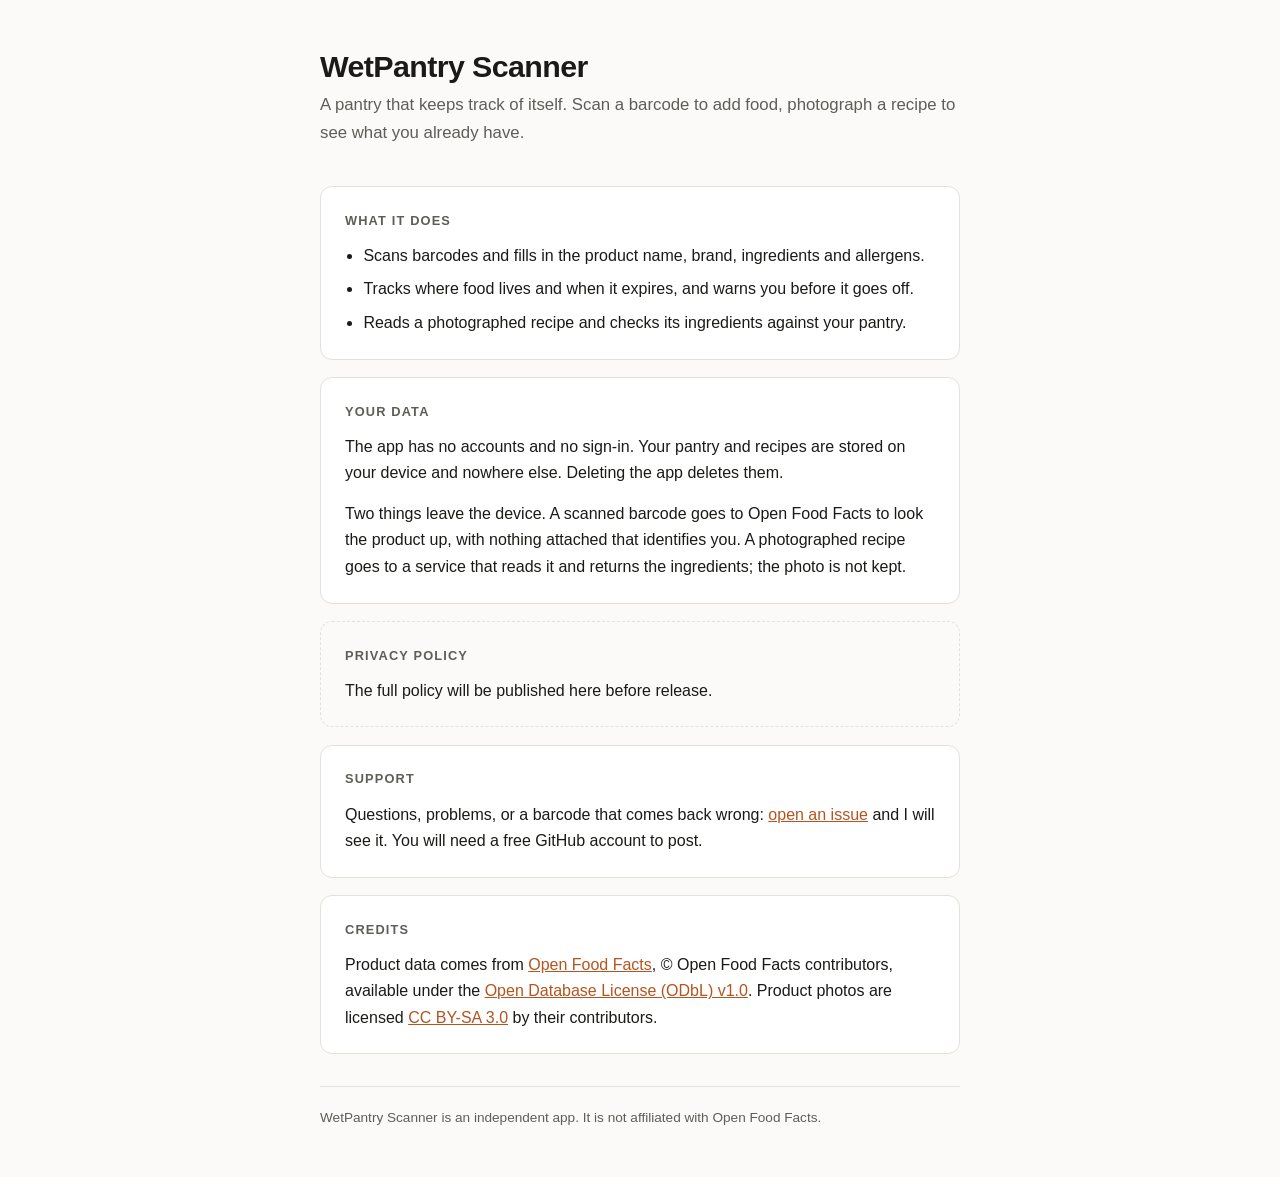
==== index.html @ 7910e837 "Add the support and credits page Stands in for three things the release needs: the Open Food Facts c" ====
<!doctype html>
<html lang="en">
<head>
<meta charset="utf-8">
<meta name="viewport" content="width=device-width, initial-scale=1">
<title>WetPantry Scanner</title>
<style>
  :root {
    --bg: #fbfaf8;
    --card: #ffffff;
    --ink: #1a1a17;
    --muted: #5f5d57;
    --rule: #e4e1da;
    --accent: #b4541f;
  }
  @media (prefers-color-scheme: dark) {
    :root {
      --bg: #16150f;
      --card: #201e18;
      --ink: #f2efe8;
      --muted: #a8a49a;
      --rule: #34312a;
      --accent: #e8874a;
    }
  }
  * { box-sizing: border-box; }
  body {
    margin: 0;
    background: var(--bg);
    color: var(--ink);
    font: 16px/1.65 -apple-system, BlinkMacSystemFont, "Segoe UI", Roboto, Helvetica, Arial, sans-serif;
    padding-block: 3rem;
    padding-inline: 20px;
  }
  main { max-width: 40rem; margin: 0 auto; }
  header { margin-bottom: 2.5rem; }
  h1 { font-size: 1.9rem; line-height: 1.2; margin: 0 0 .4rem; letter-spacing: -.02em; }
  .tagline { color: var(--muted); margin: 0; font-size: 1.05rem; }
  h2 {
    font-size: .8rem; text-transform: uppercase; letter-spacing: .09em;
    color: var(--muted); margin: 0 0 .75rem; font-weight: 600;
  }
  section {
    background: var(--card);
    border: 1px solid var(--rule);
    border-radius: 12px;
    padding: 1.4rem 1.5rem;
    margin-bottom: 1.1rem;
  }
  p { margin: 0 0 .9rem; }
  p:last-child { margin-bottom: 0; }
  a { color: var(--accent); }
  ul { margin: 0; padding-left: 1.15rem; }
  li { margin-bottom: .45rem; }
  li:last-child { margin-bottom: 0; }
  .pending {
    border-style: dashed;
    background: transparent;
  }
  footer {
    color: var(--muted); font-size: .85rem;
    margin-top: 2rem; padding-top: 1.2rem;
    border-top: 1px solid var(--rule);
  }
</style>
</head>
<body>
<main>
  <header>
    <h1>WetPantry Scanner</h1>
    <p class="tagline">A pantry that keeps track of itself. Scan a barcode to add food, photograph a recipe to see what you already have.</p>
  </header>

  <section>
    <h2>What it does</h2>
    <ul>
      <li>Scans barcodes and fills in the product name, brand, ingredients and allergens.</li>
      <li>Tracks where food lives and when it expires, and warns you before it goes off.</li>
      <li>Reads a photographed recipe and checks its ingredients against your pantry.</li>
    </ul>
  </section>

  <section>
    <h2>Your data</h2>
    <p>The app has no accounts and no sign-in. Your pantry and recipes are stored on your device and nowhere else. Deleting the app deletes them.</p>
    <p>Two things leave the device. A scanned barcode goes to Open Food Facts to look the product up, with nothing attached that identifies you. A photographed recipe goes to a service that reads it and returns the ingredients; the photo is not kept.</p>
  </section>

  <section class="pending">
    <h2>Privacy policy</h2>
    <p>The full policy will be published here before release.</p>
  </section>

  <section>
    <h2>Support</h2>
    <p>Questions, problems, or a barcode that comes back wrong: <a href="https://github.com/wethcr/WetPantry/issues">open an issue</a> and I will see it. You will need a free GitHub account to post.</p>
  </section>

  <section>
    <h2>Credits</h2>
    <p>Product data comes from <a href="https://world.openfoodfacts.org">Open Food Facts</a>, © Open Food Facts contributors, available under the <a href="https://opendatacommons.org/licenses/odbl/1-0/">Open Database License (ODbL) v1.0</a>. Product photos are licensed <a href="https://creativecommons.org/licenses/by-sa/3.0/">CC BY-SA 3.0</a> by their contributors.</p>
  </section>

  <footer>
    WetPantry Scanner is an independent app. It is not affiliated with Open Food Facts.
  </footer>
</main>
</body>
</html>
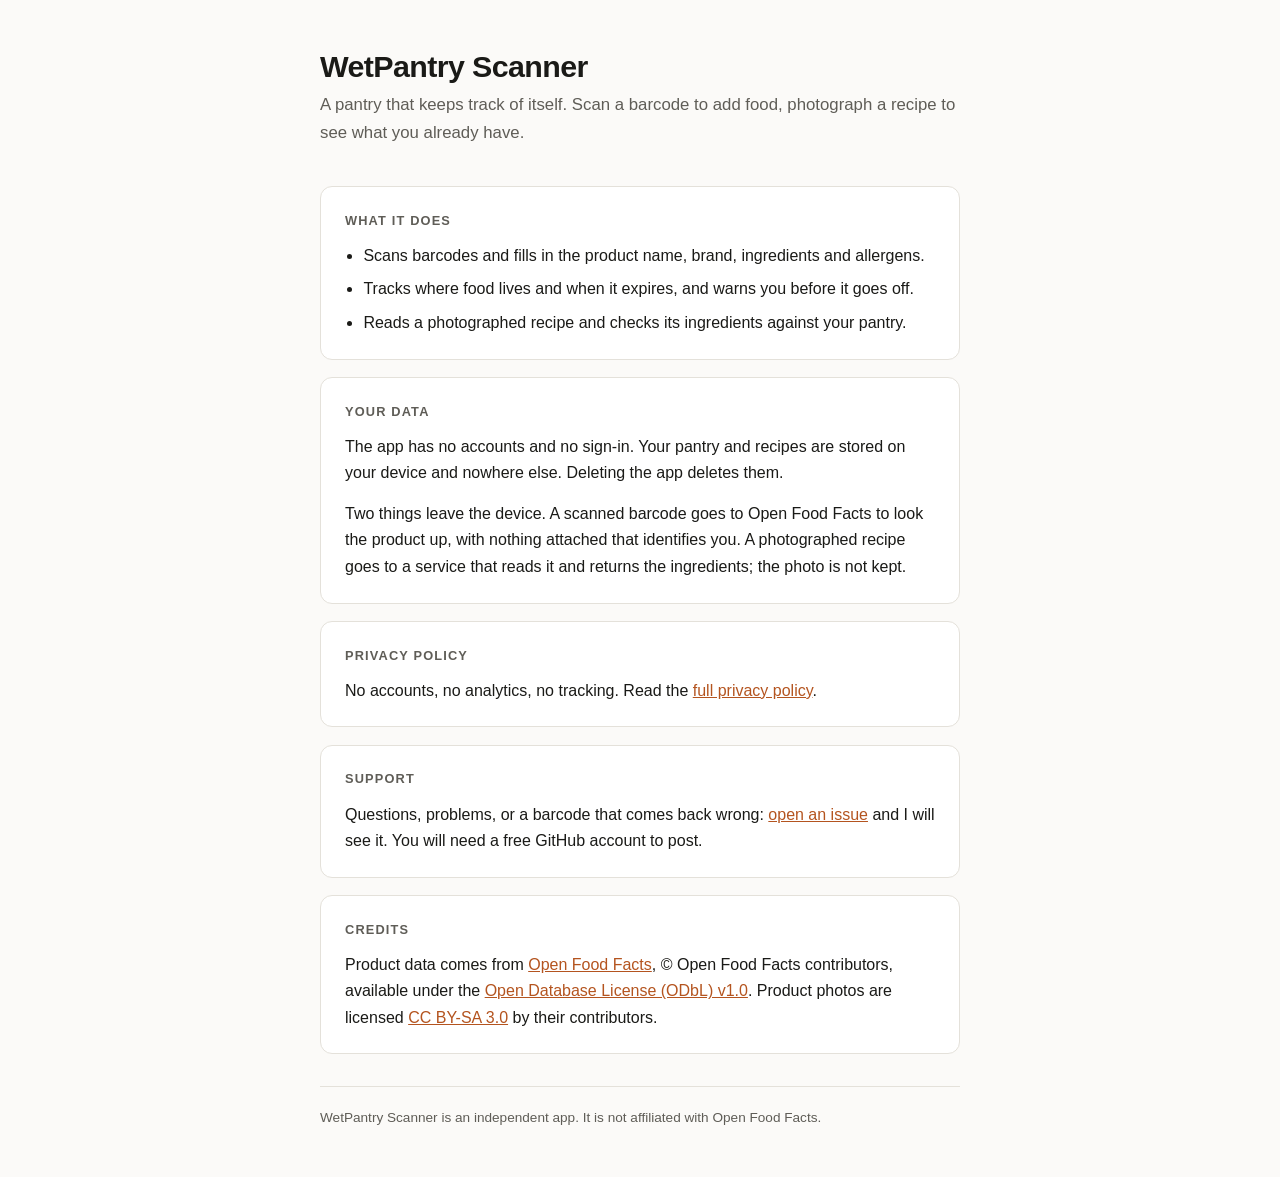
==== commit a0a129f4: "Add the privacy policy Checked against what the app actually does rather than written from a templat" ====
--- a/index.html
+++ b/index.html
@@ -86,9 +86,9 @@
     <p>Two things leave the device. A scanned barcode goes to Open Food Facts to look the product up, with nothing attached that identifies you. A photographed recipe goes to a service that reads it and returns the ingredients; the photo is not kept.</p>
   </section>
 
-  <section class="pending">
+  <section>
     <h2>Privacy policy</h2>
-    <p>The full policy will be published here before release.</p>
+    <p>No accounts, no analytics, no tracking. Read the <a href="privacy.html">full privacy policy</a>.</p>
   </section>
 
   <section>
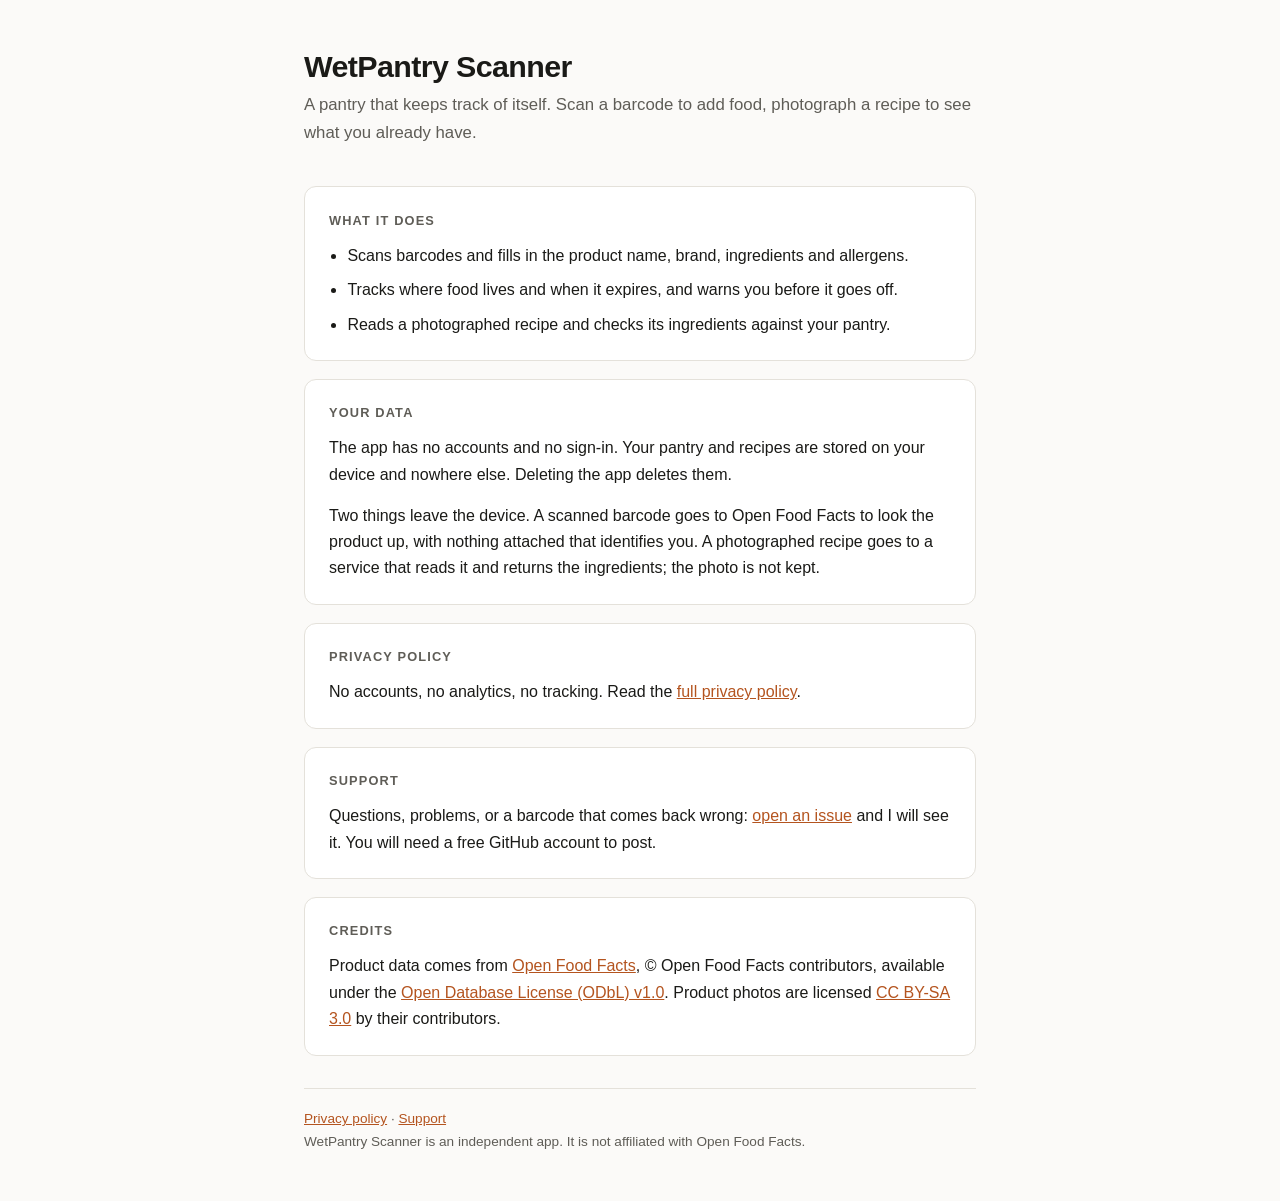
==== commit fb8711d1: "Share one stylesheet between the pages The two pages each carried their own copy of the same CSS, an" ====
--- a/index.html
+++ b/index.html
@@ -4,65 +4,7 @@
 <meta charset="utf-8">
 <meta name="viewport" content="width=device-width, initial-scale=1">
 <title>WetPantry Scanner</title>
-<style>
-  :root {
-    --bg: #fbfaf8;
-    --card: #ffffff;
-    --ink: #1a1a17;
-    --muted: #5f5d57;
-    --rule: #e4e1da;
-    --accent: #b4541f;
-  }
-  @media (prefers-color-scheme: dark) {
-    :root {
-      --bg: #16150f;
-      --card: #201e18;
-      --ink: #f2efe8;
-      --muted: #a8a49a;
-      --rule: #34312a;
-      --accent: #e8874a;
-    }
-  }
-  * { box-sizing: border-box; }
-  body {
-    margin: 0;
-    background: var(--bg);
-    color: var(--ink);
-    font: 16px/1.65 -apple-system, BlinkMacSystemFont, "Segoe UI", Roboto, Helvetica, Arial, sans-serif;
-    padding-block: 3rem;
-    padding-inline: 20px;
-  }
-  main { max-width: 40rem; margin: 0 auto; }
-  header { margin-bottom: 2.5rem; }
-  h1 { font-size: 1.9rem; line-height: 1.2; margin: 0 0 .4rem; letter-spacing: -.02em; }
-  .tagline { color: var(--muted); margin: 0; font-size: 1.05rem; }
-  h2 {
-    font-size: .8rem; text-transform: uppercase; letter-spacing: .09em;
-    color: var(--muted); margin: 0 0 .75rem; font-weight: 600;
-  }
-  section {
-    background: var(--card);
-    border: 1px solid var(--rule);
-    border-radius: 12px;
-    padding: 1.4rem 1.5rem;
-    margin-bottom: 1.1rem;
-  }
-  p { margin: 0 0 .9rem; }
-  p:last-child { margin-bottom: 0; }
-  a { color: var(--accent); }
-  ul { margin: 0; padding-left: 1.15rem; }
-  li { margin-bottom: .45rem; }
-  li:last-child { margin-bottom: 0; }
-  .pending {
-    border-style: dashed;
-    background: transparent;
-  }
-  footer {
-    color: var(--muted); font-size: .85rem;
-    margin-top: 2rem; padding-top: 1.2rem;
-    border-top: 1px solid var(--rule);
-  }
-</style>
+<link rel="stylesheet" href="style.css">
 </head>
 <body>
 <main>
@@ -102,6 +44,7 @@
   </section>
 
   <footer>
+    <a href="privacy.html">Privacy policy</a> · <a href="https://github.com/wethcr/WetPantry/issues">Support</a><br>
     WetPantry Scanner is an independent app. It is not affiliated with Open Food Facts.
   </footer>
 </main>
--- a/style.css
+++ b/style.css
@@ -0,0 +1,101 @@
+/* Shared by every page. Kept in one file so the two pages cannot drift apart,
+   which they already had: different column widths and list spacing. */
+
+:root {
+  --bg: #fbfaf8;
+  --card: #ffffff;
+  --ink: #1a1a17;
+  --muted: #5f5d57;
+  --rule: #e4e1da;
+  --accent: #b4541f;
+}
+
+@media (prefers-color-scheme: dark) {
+  :root {
+    --bg: #16150f;
+    --card: #201e18;
+    --ink: #f2efe8;
+    --muted: #a8a49a;
+    --rule: #34312a;
+    --accent: #e8874a;
+  }
+}
+
+* { box-sizing: border-box; }
+
+body {
+  margin: 0;
+  background: var(--bg);
+  color: var(--ink);
+  font: 16px/1.65 -apple-system, BlinkMacSystemFont, "Segoe UI", Roboto, Helvetica, Arial, sans-serif;
+  padding-block: 3rem;
+  padding-inline: 20px;
+}
+
+main { max-width: 42rem; margin: 0 auto; }
+
+header { margin-bottom: 2.5rem; }
+
+h1 {
+  font-size: 1.9rem;
+  line-height: 1.2;
+  margin: 0 0 .4rem;
+  letter-spacing: -.02em;
+}
+
+/* The line under the title: a description on the home page, a date on the
+   policy. Same slot, same treatment. */
+.tagline, .updated { color: var(--muted); margin: 0; }
+.tagline { font-size: 1.05rem; }
+.updated { font-size: .9rem; }
+
+h2 {
+  font-size: .8rem;
+  text-transform: uppercase;
+  letter-spacing: .09em;
+  color: var(--muted);
+  margin: 0 0 .75rem;
+  font-weight: 600;
+}
+
+section {
+  background: var(--card);
+  border: 1px solid var(--rule);
+  border-radius: 12px;
+  padding: 1.4rem 1.5rem;
+  margin-bottom: 1.1rem;
+}
+
+/* An opening summary, set apart from the sections it summarises. */
+.lede { background: transparent; border-style: dashed; }
+
+p { margin: 0 0 .9rem; }
+p:last-child { margin-bottom: 0; }
+
+a { color: var(--accent); }
+
+ul { margin: 0 0 .9rem; padding-left: 1.15rem; }
+ul:last-child { margin-bottom: 0; }
+li { margin-bottom: .5rem; }
+li:last-child { margin-bottom: 0; }
+
+table { border-collapse: collapse; width: 100%; font-size: .93rem; }
+th, td {
+  text-align: left;
+  padding: .5rem .6rem;
+  border-bottom: 1px solid var(--rule);
+  vertical-align: top;
+}
+th { color: var(--muted); font-weight: 600; }
+tr:last-child td { border-bottom: none; }
+
+/* Tables are the one thing allowed to scroll sideways on a narrow phone. */
+.scroll { overflow-x: auto; }
+
+footer {
+  color: var(--muted);
+  font-size: .85rem;
+  margin-top: 2rem;
+  padding-top: 1.2rem;
+  border-top: 1px solid var(--rule);
+}
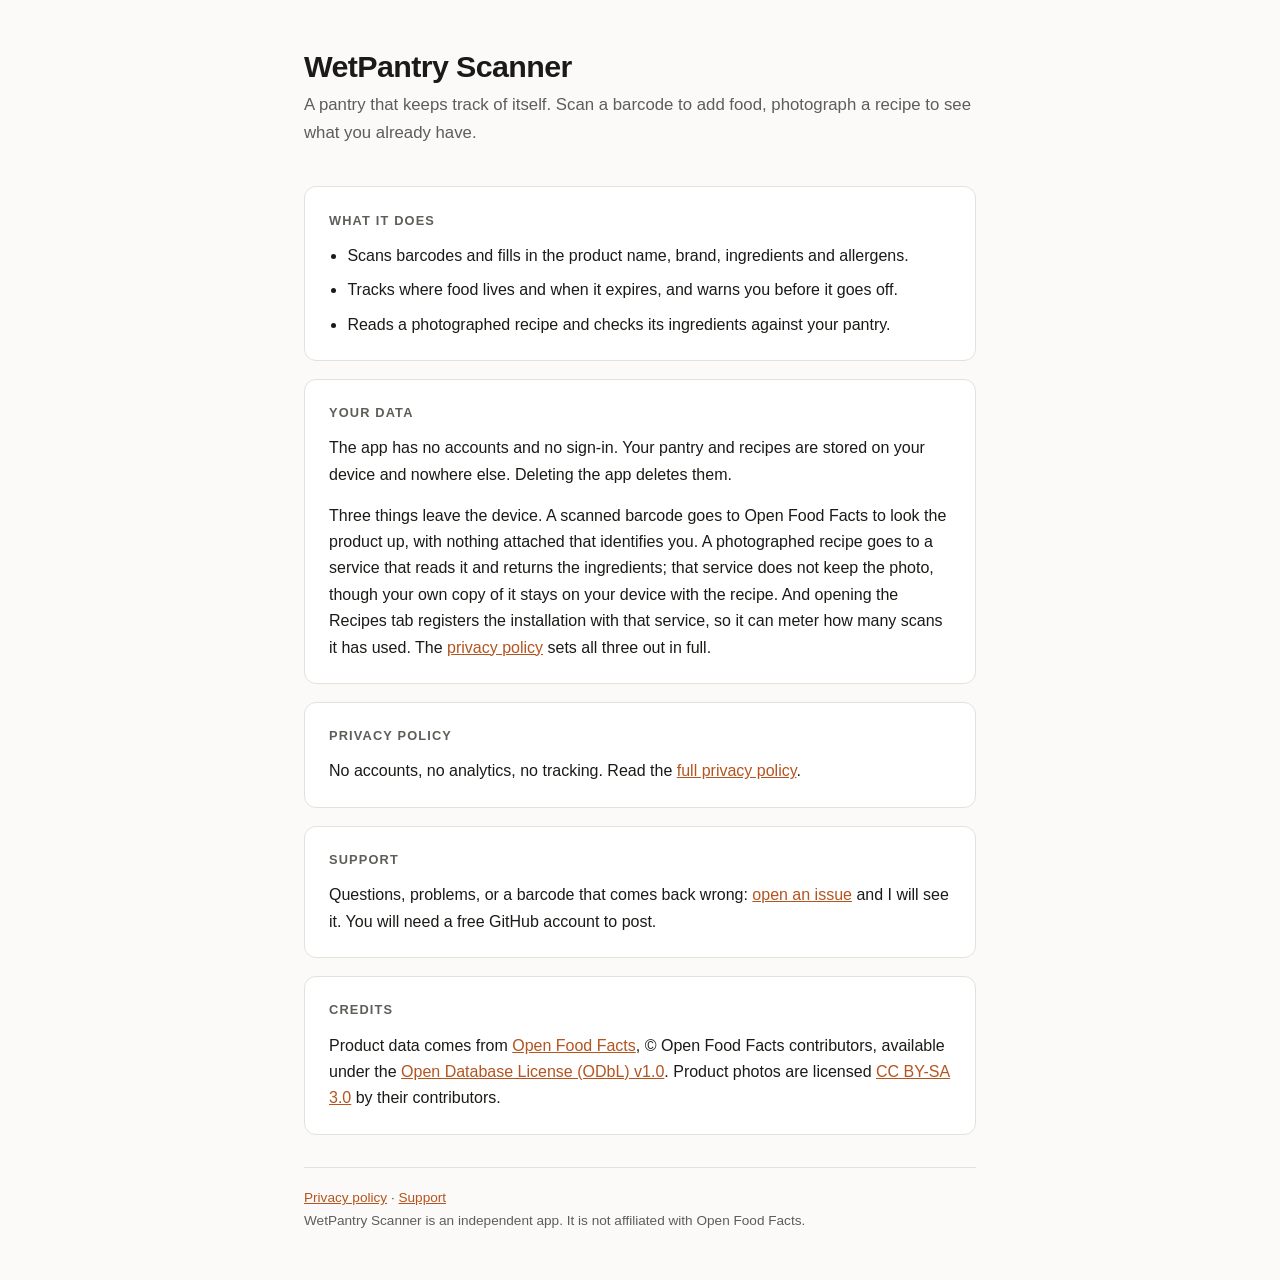
==== commit 77b937b9: "Say what happens to the recipe photo, and when the install is registered Two claims did not match th" ====
--- a/index.html
+++ b/index.html
@@ -25,7 +25,7 @@
   <section>
     <h2>Your data</h2>
     <p>The app has no accounts and no sign-in. Your pantry and recipes are stored on your device and nowhere else. Deleting the app deletes them.</p>
-    <p>Two things leave the device. A scanned barcode goes to Open Food Facts to look the product up, with nothing attached that identifies you. A photographed recipe goes to a service that reads it and returns the ingredients; the photo is not kept.</p>
+    <p>Three things leave the device. A scanned barcode goes to Open Food Facts to look the product up, with nothing attached that identifies you. A photographed recipe goes to a service that reads it and returns the ingredients; that service does not keep the photo, though your own copy of it stays on your device with the recipe. And opening the Recipes tab registers the installation with that service, so it can meter how many scans it has used. The <a href="privacy.html">privacy policy</a> sets all three out in full.</p>
   </section>
 
   <section>
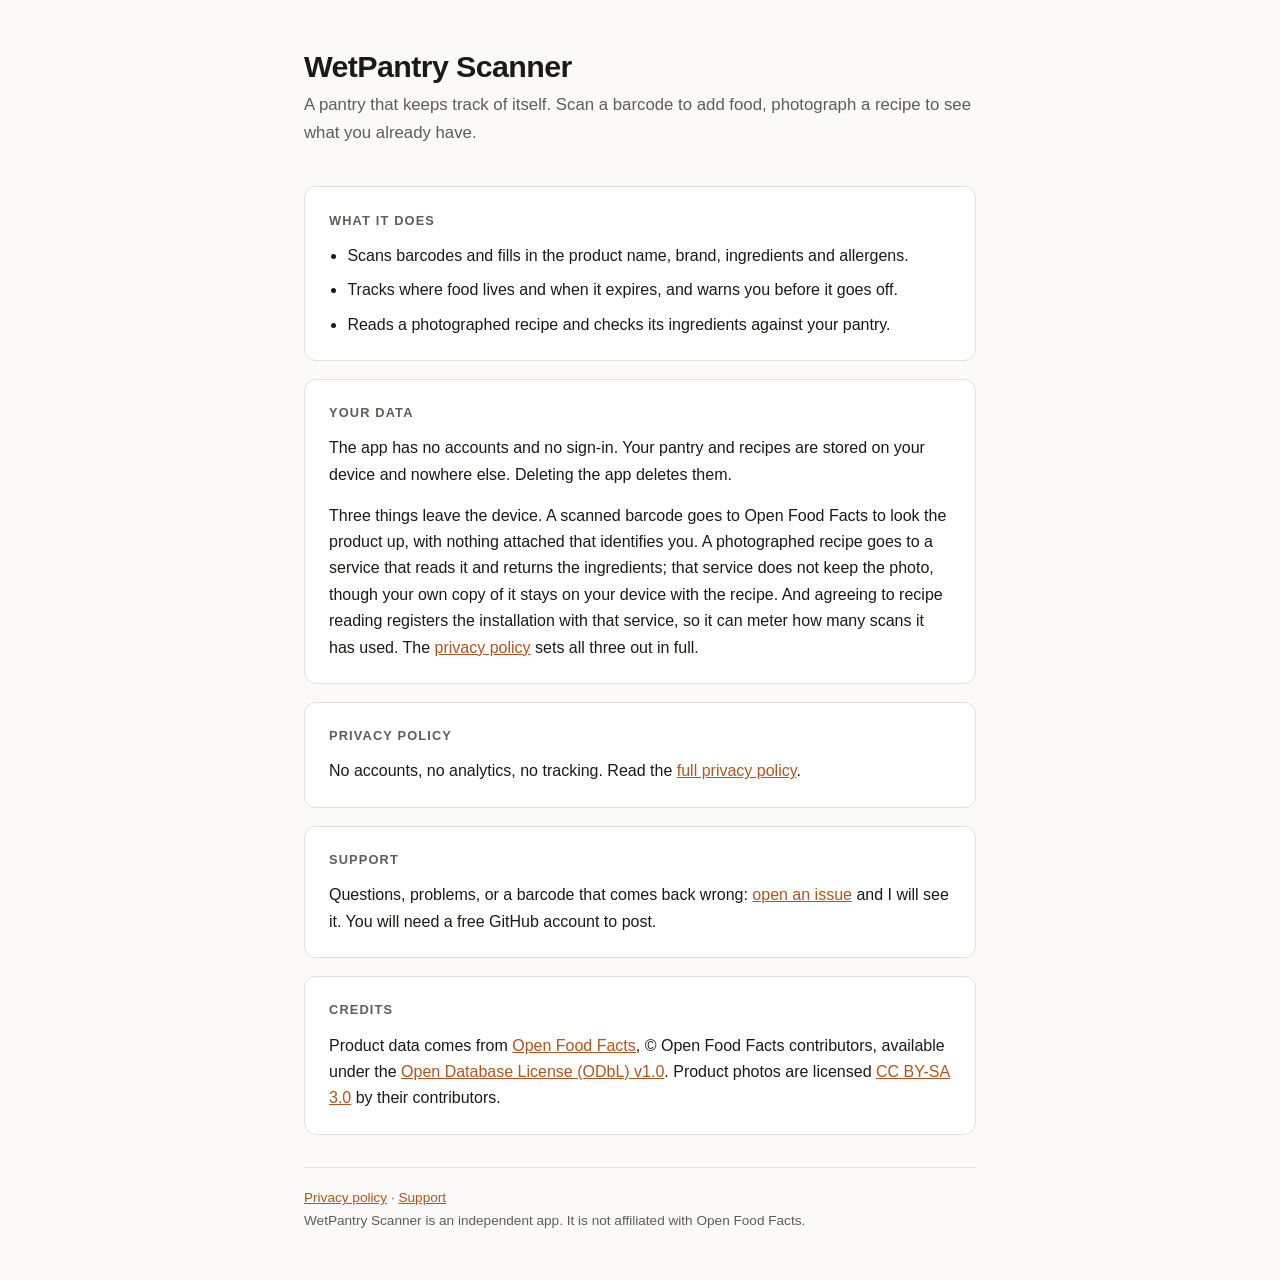
==== commit be819ac4: "Say that recipe reading is asked for before it happens The app now asks before anything about a reci" ====
--- a/index.html
+++ b/index.html
@@ -25,7 +25,7 @@
   <section>
     <h2>Your data</h2>
     <p>The app has no accounts and no sign-in. Your pantry and recipes are stored on your device and nowhere else. Deleting the app deletes them.</p>
-    <p>Three things leave the device. A scanned barcode goes to Open Food Facts to look the product up, with nothing attached that identifies you. A photographed recipe goes to a service that reads it and returns the ingredients; that service does not keep the photo, though your own copy of it stays on your device with the recipe. And opening the Recipes tab registers the installation with that service, so it can meter how many scans it has used. The <a href="privacy.html">privacy policy</a> sets all three out in full.</p>
+    <p>Three things leave the device. A scanned barcode goes to Open Food Facts to look the product up, with nothing attached that identifies you. A photographed recipe goes to a service that reads it and returns the ingredients; that service does not keep the photo, though your own copy of it stays on your device with the recipe. And agreeing to recipe reading registers the installation with that service, so it can meter how many scans it has used. The <a href="privacy.html">privacy policy</a> sets all three out in full.</p>
   </section>
 
   <section>
